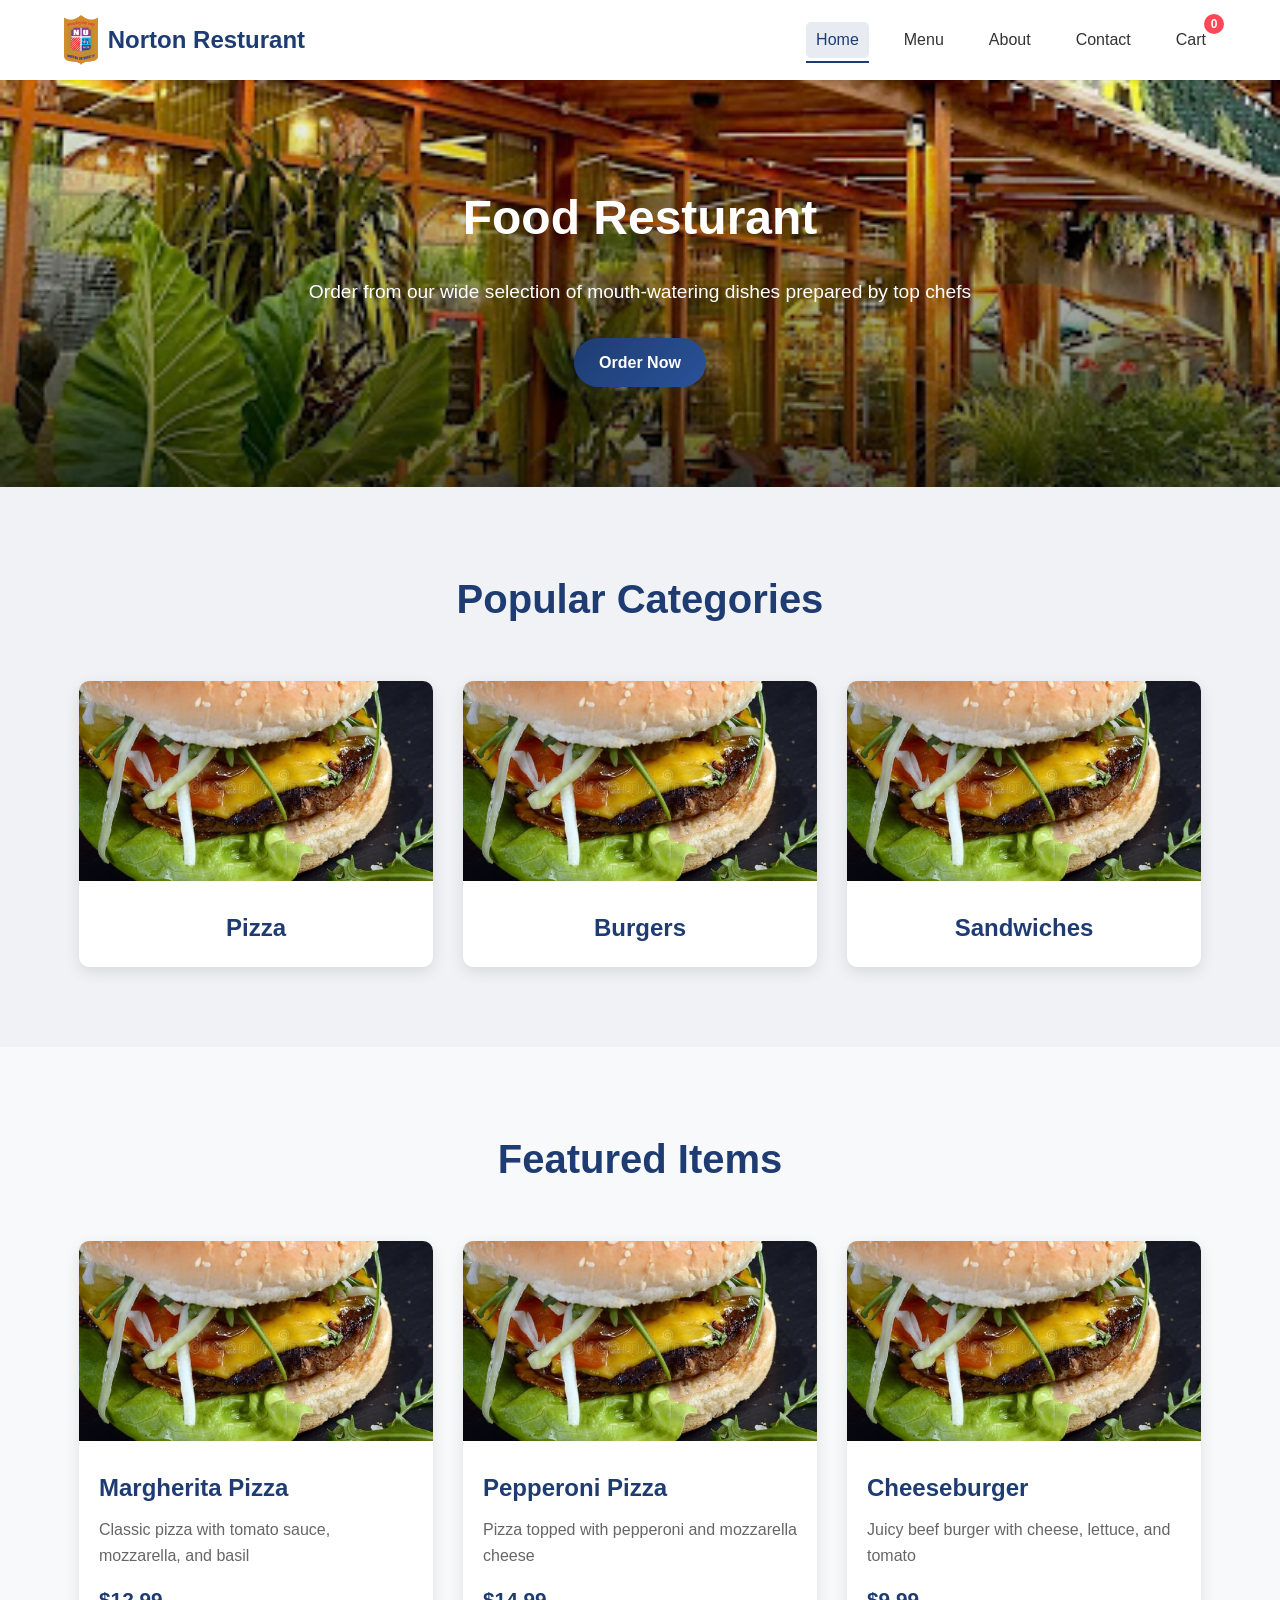
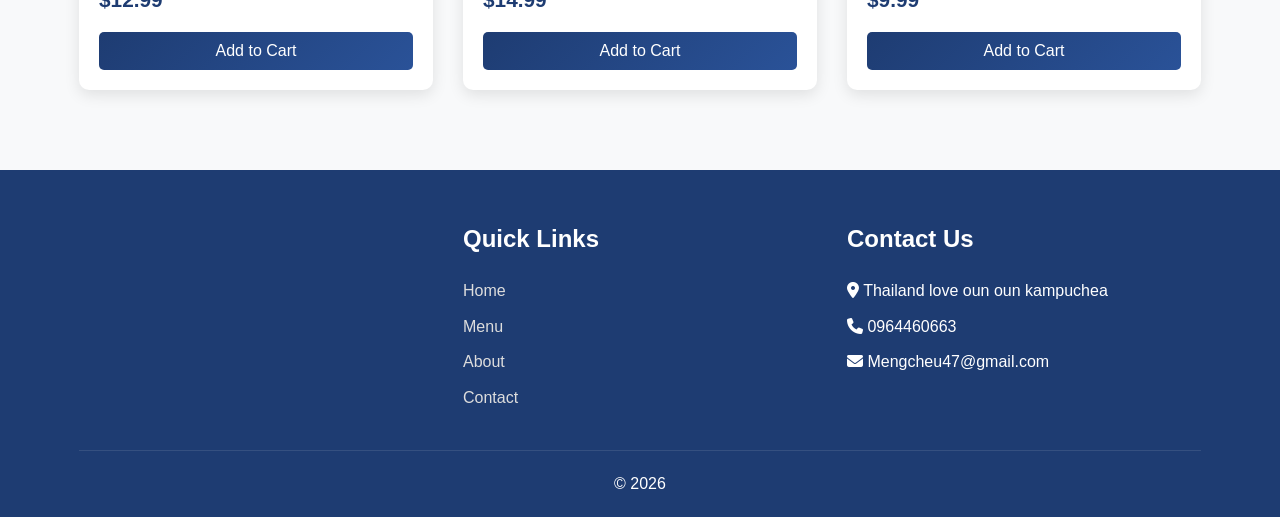
==== index.html @ e61c390d "first commit" ====
<!DOCTYPE html>
<html lang="en">
<head>
    <meta charset="UTF-8">
    <meta name="viewport" content="width=device-width, initial-scale=1.0">
    <title>Norton Resturant</title>
    <link rel="stylesheet" href="style.css">
    <link rel="stylesheet" href="https://cdnjs.cloudflare.com/ajax/libs/font-awesome/6.4.0/css/all.min.css">
</head>
<body>
    <!-- Header Section -->
    <header>
        <div class="container">
            <div class="logo">
                <img src="img/logo.png" alt="Norton Resturant">
                <h1>Norton Resturant</h1>
            </div>
            <nav>
                <ul class="nav-links">
                    <li><a href="index.html" class="active">Home</a></li>
                    <li><a href="menu.html">Menu</a></li>
                    <li><a href="about.html">About</a></li>
                    <li><a href="contact.html">Contact</a></li>
                    <li><a href="#" id="cartLink">Cart <span class="cart-count">0</span></a></li>
                </ul>
            </nav>
        </div>
    </header>

    <!-- Hero Section -->
    <section class="hero">
        <div class="container">
            <div class="hero-content">
                <h1>Food Resturant </h1>
                <p>Order from our wide selection of mouth-watering dishes prepared by top chefs</p>
                <a href="menu.html" class="btn-primary">Order Now</a>
            </div>
        </div>
    </section>

    <!-- Categories Section -->
    <section class="categories">
        <div class="container">
            <h2>Popular Categories</h2>
            <div class="category-grid">
                <div class="category-card">
                    <img src="img/category/burger.jpg" alt="Pizza">
                    <h3>Pizza</h3>
                </div>
                <div class="category-card">
                    <img src="img/category/burger.jpg" alt="Burgers">
                    <h3>Burgers</h3>
                </div>
                <div class="category-card">
                    <img src="img/category/burger.jpg" alt="Sandwiches">
                    <h3>Sandwiches</h3>
                </div>
            </div>
        </div>
    </section>

    <!-- Featured Items Section -->
    <section class="featured">
        <div class="container">
            <h2>Featured Items</h2>
            <div class="food-grid" id="featuredFoods">
                <!-- Featured items will be loaded here by JavaScript -->
            </div>
        </div>
    </section>

    <!-- Cart Modal -->
    <div class="cart-modal" id="cartModal">
        <div class="cart-content">
            <div class="cart-header">
                <h2>Your Cart</h2>
                <span class="close-btn" id="closeCart">&times;</span>
            </div>
            <div class="cart-body">
                <div id="cartItems">
                    <!-- Cart items will be loaded here -->
                    <p class="empty-cart-message">Your cart is empty</p>
                </div>
                <div class="cart-footer">
                    <div class="cart-total">
                        <h3>Total: $<span id="cartTotal">0.00</span></h3>
                    </div>
                    <button class="btn-primary checkout-btn" id="checkoutBtn">Checkout</button>
                </div>
            </div>
        </div>
    </div>

    <!-- Footer -->
    <footer>
        <div class="container">
            <div class="footer-content">
                <div class="footer-section">
                    
                    
                </div>
                <div class="footer-section">
                    <h3>Quick Links</h3>
                    <ul>
                        <li><a href="index.html">Home</a></li>
                        <li><a href="menu.html">Menu</a></li>
                        <li><a href="about.html">About</a></li>
                        <li><a href="contact.html">Contact</a></li>
                    </ul>
                </div>
                <div class="footer-section">
                    <h3>Contact Us</h3>
                    <p><i class="fas fa-map-marker-alt"></i> Thailand love oun oun kampuchea</p>
                    <p><i class="fas fa-phone"></i> 0964460663</p>
                    <p><i class="fas fa-envelope"></i> Mengcheu47@gmail.com</p>
                </div>
            </div>
            <div class="footer-bottom">
                <p>&copy; 2026 </p>
            </div>
        </div>
    </footer>

    <script src="script.js"></script>
</body>
</html>
---- style.css ----
/* Global Styles */
* {
    margin: 0;
    padding: 0;
    box-sizing: border-box;
}

body {
    font-family: 'Segoe UI', Tahoma, Geneva, Verdana, sans-serif;
    background-color: #f0f2f5;
    color: #333;
    line-height: 1.6;
}

.container {
    width: 90%;
    max-width: 1200px;
    margin: 0 auto;
    padding: 0 15px;
}

.btn-primary {
    display: inline-block;
    background: linear-gradient(135deg, #1e3c72, #2a5298);
    color: white;
    padding: 12px 25px;
    border: none;
    border-radius: 30px;
    cursor: pointer;
    font-size: 16px;
    font-weight: 600;
    text-decoration: none;
    transition: all 0.3s ease;
    box-shadow: 0 4px 15px rgba(30, 60, 114, 0.2);
}

.btn-primary:hover {
    background: linear-gradient(135deg, #2a5298, #1e3c72);
    transform: translateY(-2px);
    box-shadow: 0 6px 20px rgba(30, 60, 114, 0.3);
}

/* Header Styles */
header {
    background: white;
    box-shadow: 0 2px 10px rgba(0, 0, 0, 0.1);
    position: sticky;
    top: 0;
    z-index: 1000;
}

header .container {
    display: flex;
    justify-content: space-between;
    align-items: center;
    padding: 15px 0;
}

.logo {
    display: flex;
    align-items: center;
}

.logo img {
    height: 50px;
    margin-right: 10px;
}

.logo h1 {
    color: #1e3c72;
    font-size: 24px;
}

.nav-links {
    display: flex;
    list-style: none;
}

.nav-links li {
    margin-left: 25px;
}

.nav-links a {
    text-decoration: none;
    color: #333;
    font-weight: 500;
    transition: color 0.3s;
    position: relative;
    display: inline-block;
    padding: 5px 10px;
    border-radius: 5px;
}

.nav-links a:hover,
.nav-links a.active {
    color: #1e3c72;
    background-color: rgba(30, 60, 114, 0.1);
}

.nav-links a::after {
    content: '';
    position: absolute;
    bottom: -5px;
    left: 0;
    width: 0;
    height: 2px;
    background: #1e3c72;
    transition: width 0.3s;
}

.nav-links a:hover::after,
.nav-links a.active::after {
    width: 100%;
}

.cart-icon {
    position: relative;
    cursor: pointer;
    font-size: 24px;
    color: #1e3c72;
}

.cart-count {
    position: absolute;
    top: -8px;
    right: -8px;
    background: #ff4757;
    color: white;
    font-size: 12px;
    font-weight: bold;
    width: 20px;
    height: 20px;
    border-radius: 50%;
    display: flex;
    justify-content: center;
    align-items: center;
}

/* Hero Section */
.hero {
    background: linear-gradient(rgba(10, 0, 0, 0), rgba(0, 0, 0, 0.627)), url('img/logo-back.jpg');
    background-size: cover;
    background-position: center;
    color: white;
    padding: 100px 0;
    text-align: center;
}

.hero-content h1 {
    font-size: 3rem;
    margin-bottom: 20px;
}

.hero-content p {
    font-size: 1.2rem;
    margin-bottom: 30px;
    max-width: 700px;
    margin-left: auto;
    margin-right: auto;
}

/* Categories Section */
.categories {
    padding: 80px 0;
}

.categories h2 {
    text-align: center;
    font-size: 2.5rem;
    margin-bottom: 50px;
    color: #1e3c72;
}

.category-grid {
    display: grid;
    grid-template-columns: repeat(auto-fit, minmax(250px, 1fr));
    gap: 30px;
}

.category-card {
    background: white;
    border-radius: 10px;
    overflow: hidden;
    box-shadow: 0 5px 15px rgba(0, 0, 0, 0.1);
    transition: transform 0.3s ease;
    text-align: center;
}

.category-card:hover {
    transform: translateY(-10px);
}

.category-card img {
    width: 100%;
    height: 200px;
    object-fit: cover;
}

.category-card h3 {
    padding: 20px;
    font-size: 1.5rem;
    color: #1e3c72;
}

/* Featured Items Section */
.featured {
    padding: 80px 0;
    background-color: #f8f9fa;
}

.featured h2 {
    text-align: center;
    font-size: 2.5rem;
    margin-bottom: 50px;
    color: #1e3c72;
}

.food-grid {
    display: grid;
    grid-template-columns: repeat(auto-fit, minmax(300px, 1fr));
    gap: 30px;
}

.food-card {
    background: white;
    border-radius: 10px;
    overflow: hidden;
    box-shadow: 0 5px 15px rgba(0, 0, 0, 0.1);
    transition: transform 0.3s ease;
}

.food-card:hover {
    transform: translateY(-5px);
}

.food-card img {
    width: 100%;
    height: 200px;
    object-fit: cover;
}

.food-info {
    padding: 20px;
}

.food-info h3 {
    font-size: 1.5rem;
    margin-bottom: 10px;
    color: #1e3c72;
}

.food-info p {
    color: #666;
    margin-bottom: 15px;
}

.price {
    font-size: 1.3rem;
    font-weight: bold;
    color: #1e3c72;
    margin-bottom: 15px;
    display: block;
}

.add-to-cart {
    width: 100%;
    padding: 10px;
    background: linear-gradient(135deg, #1e3c72, #2a5298);
    color: white;
    border: none;
    border-radius: 5px;
    cursor: pointer;
    font-size: 16px;
    transition: background 0.3s;
}

.add-to-cart:hover {
    background: linear-gradient(135deg, #2a5298, #1e3c72);
}

/* Cart Modal */
.cart-modal {
    display: none;
    position: fixed;
    top: 0;
    left: 0;
    width: 100%;
    height: 100%;
    background: rgba(0, 0, 0, 0.5);
    z-index: 2000;
    justify-content: center;
    align-items: center;
}

.cart-content {
    background: white;
    width: 90%;
    max-width: 600px;
    border-radius: 10px;
    overflow: hidden;
    max-height: 80vh;
    display: flex;
    flex-direction: column;
}

.cart-header {
    background: #1e3c72;
    color: white;
    padding: 20px;
    display: flex;
    justify-content: space-between;
    align-items: center;
}

.close-btn {
    font-size: 30px;
    cursor: pointer;
}

.cart-body {
    padding: 20px;
    overflow-y: auto;
    flex-grow: 1;
}

.cart-item {
    display: flex;
    justify-content: space-between;
    align-items: center;
    padding: 15px 0;
    border-bottom: 1px solid #eee;
}

.item-info {
    flex-grow: 1;
}

.item-info h4 {
    margin-bottom: 5px;
}

.item-price {
    color: #1e3c72;
    font-weight: bold;
}

.item-quantity {
    display: flex;
    align-items: center;
    margin: 0 20px;
}

.quantity-btn {
    width: 30px;
    height: 30px;
    background: #1e3c72;
    color: white;
    border: none;
    border-radius: 50%;
    cursor: pointer;
    font-size: 16px;
}

.quantity {
    margin: 0 10px;
}

.remove-item {
    background: #ff4757;
    color: white;
    border: none;
    width: 30px;
    height: 30px;
    border-radius: 50%;
    cursor: pointer;
}

.cart-footer {
    padding: 20px;
    border-top: 1px solid #eee;
}

.cart-total {
    text-align: right;
    margin-bottom: 20px;
}

.checkout-btn {
    width: 100%;
    padding: 15px;
    font-size: 18px;
}

.empty-cart-message {
    text-align: center;
    color: #666;
    font-style: italic;
    padding: 30px 0;
}

/* Bill Preview Modal */
#billPreview {
    white-space: pre-wrap;
    font-family: 'Courier New', monospace;
    background: #f8f9fa;
    padding: 20px;
    border-radius: 5px;
    margin-bottom: 20px;
    max-height: 400px;
    overflow-y: auto;
    font-size: 14px;
    line-height: 1.5;
}

/* Footer */
footer {
    background: #1e3c72;
    color: white;
    padding: 50px 0 20px;
}

.footer-content {
    display: grid;
    grid-template-columns: repeat(auto-fit, minmax(250px, 1fr));
    gap: 30px;
    margin-bottom: 30px;
}

.footer-section h3 {
    margin-bottom: 20px;
    font-size: 1.5rem;
}

.footer-section ul {
    list-style: none;
}

.footer-section ul li {
    margin-bottom: 10px;
}

.footer-section ul li a {
    color: #ddd;
    text-decoration: none;
    transition: color 0.3s;
}

.footer-section ul li a:hover {
    color: white;
}

.footer-section p {
    margin-bottom: 10px;
}

.footer-bottom {
    text-align: center;
    padding-top: 20px;
    border-top: 1px solid rgba(255, 255, 255, 0.1);
}

/* Responsive Design */
@media (max-width: 768px) {
    .nav-links {
        display: none;
    }
    
    .hero-content h1 {
        font-size: 2rem;
    }
    
    .hero-content p {
        font-size: 1rem;
    }
    
    .categories h2,
    .featured h2 {
        font-size: 2rem;
    }
}

/* Menu Page Specific Styles */
.menu-page {
    padding: 50px 0;
}

.menu-header {
    text-align: center;
    margin-bottom: 40px;
}

.menu-header h1 {
    font-size: 2.5rem;
    color: #1e3c72;
    margin-bottom: 20px;
}

.filter-buttons {
    display: flex;
    justify-content: center;
    flex-wrap: wrap;
    gap: 10px;
    margin-bottom: 30px;
}

.filter-btn {
    padding: 10px 20px;
    background: white;
    border: 1px solid #1e3c72;
    color: #1e3c72;
    border-radius: 30px;
    cursor: pointer;
    transition: all 0.3s;
}

.filter-btn.active,
.filter-btn:hover {
    background: #1e3c72;
    color: white;
}

/* About Page Styles */
.about-page {
    padding: 50px 0;
}

.about-header {
    text-align: center;
    margin-bottom: 40px;
}

.about-header h1 {
    font-size: 2.5rem;
    color: #1e3c72;
    margin-bottom: 20px;
}

.about-content {
    background: white;
    padding: 30px;
    border-radius: 10px;
    box-shadow: 0 5px 15px rgba(0, 0, 0, 0.1);
}

/* Contact Page Styles */
.contact-page {
    padding: 50px 0;
}

.contact-header {
    text-align: center;
    margin-bottom: 40px;
}

.contact-header h1 {
    font-size: 2.5rem;
    color: #1e3c72;
    margin-bottom: 20px;
}

.contact-form {
    background: white;
    padding: 30px;
    border-radius: 10px;
    box-shadow: 0 5px 15px rgba(0, 0, 0, 0.1);
    max-width: 600px;
    margin: 0 auto;
}

.form-group {
    margin-bottom: 20px;
}

.form-group label {
    display: block;
    margin-bottom: 5px;
    font-weight: 500;
}

.form-group input,
.form-group textarea {
    width: 100%;
    padding: 12px;
    border: 1px solid #ddd;
    border-radius: 5px;
    font-size: 16px;
}

.form-group textarea {
    height: 150px;
    resize: vertical;
}
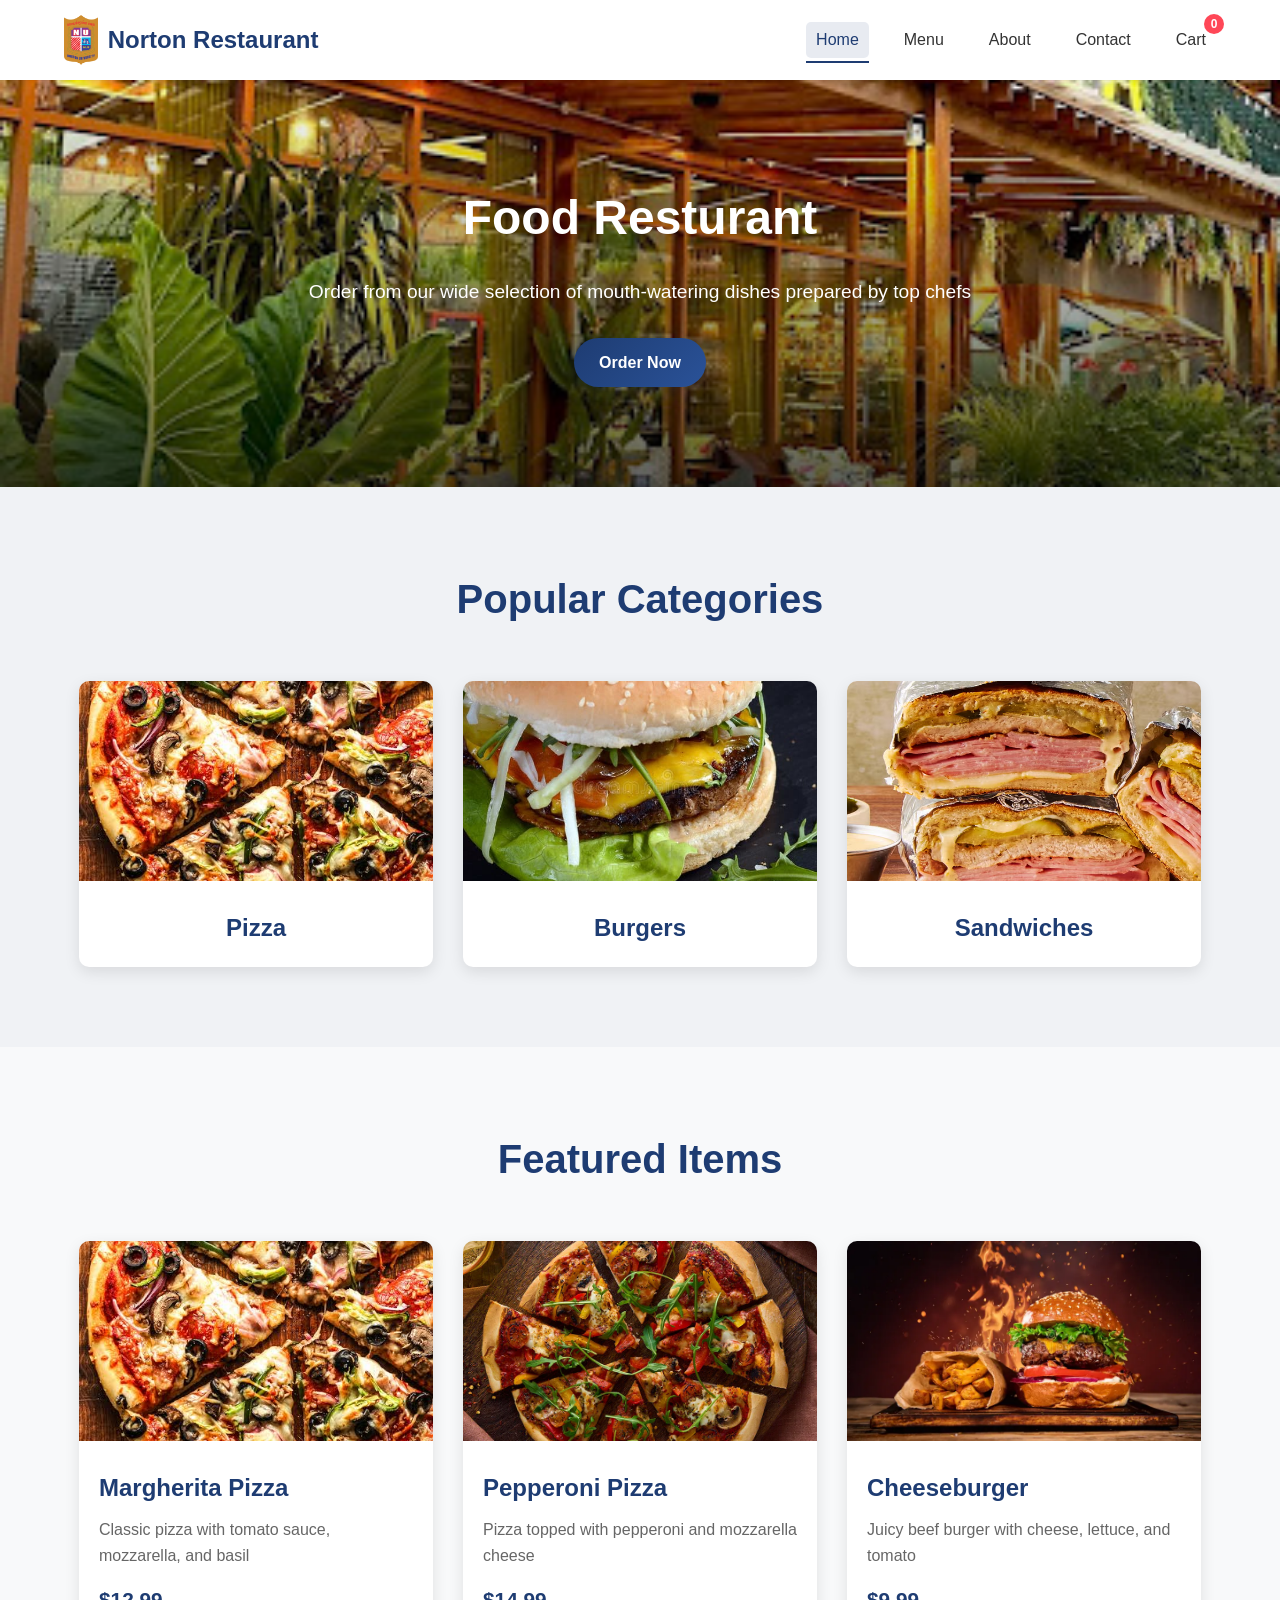
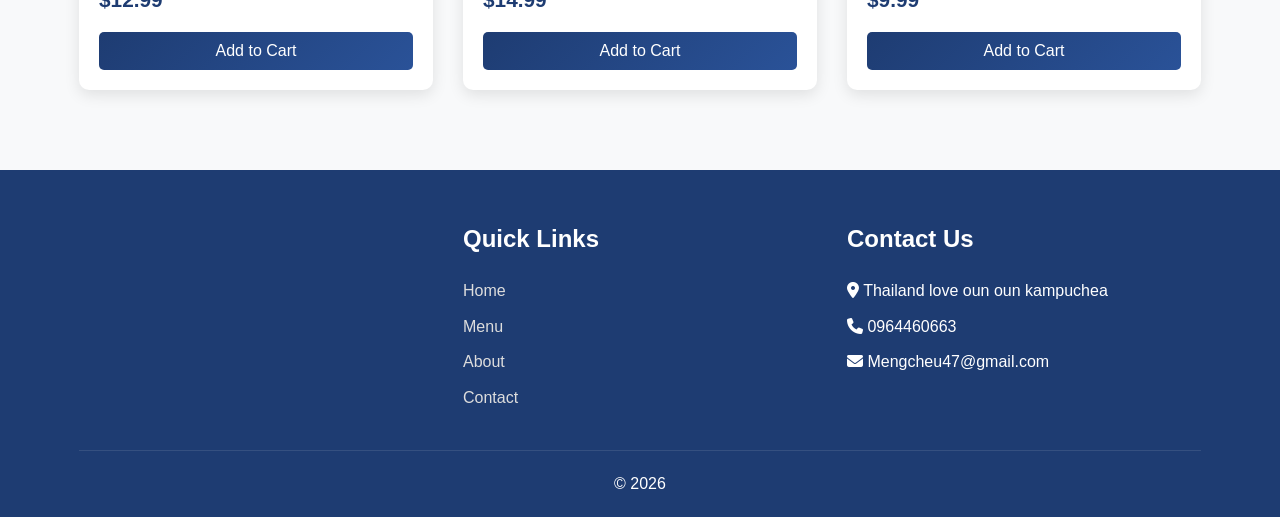
==== commit 219a7180: "update my project files" ====
--- a/index.html
+++ b/index.html
@@ -3,17 +3,17 @@
 <head>
     <meta charset="UTF-8">
     <meta name="viewport" content="width=device-width, initial-scale=1.0">
-    <title>Norton Resturant</title>
+    <title>Norton Restaurant</title>
     <link rel="stylesheet" href="style.css">
     <link rel="stylesheet" href="https://cdnjs.cloudflare.com/ajax/libs/font-awesome/6.4.0/css/all.min.css">
 </head>
 <body>
-    <!-- Header Section -->
+  
     <header>
         <div class="container">
             <div class="logo">
-                <img src="img/logo.png" alt="Norton Resturant">
-                <h1>Norton Resturant</h1>
+                <img src="img/logo.png" alt="Norton Restaurant">
+                <h1>Norton Restaurant</h1>
             </div>
             <nav>
                 <ul class="nav-links">
@@ -27,7 +27,7 @@
         </div>
     </header>
 
-    <!-- Hero Section -->
+   
     <section class="hero">
         <div class="container">
             <div class="hero-content">
@@ -38,38 +38,38 @@
         </div>
     </section>
 
-    <!-- Categories Section -->
+  
     <section class="categories">
         <div class="container">
             <h2>Popular Categories</h2>
             <div class="category-grid">
                 <div class="category-card">
-                    <img src="img/category/burger.jpg" alt="Pizza">
+                    <img src="img/food/pizza.jpg" alt="Pizza">
                     <h3>Pizza</h3>
                 </div>
                 <div class="category-card">
-                    <img src="img/category/burger.jpg" alt="Burgers">
+                    <img src="img/food/burger.jpg" alt="Burgers">
                     <h3>Burgers</h3>
                 </div>
                 <div class="category-card">
-                    <img src="img/category/burger.jpg" alt="Sandwiches">
+                    <img src="img/food/sandwich2.jpg" alt="Sandwiches">
                     <h3>Sandwiches</h3>
                 </div>
             </div>
         </div>
     </section>
 
-    <!-- Featured Items Section -->
+   
     <section class="featured">
         <div class="container">
             <h2>Featured Items</h2>
             <div class="food-grid" id="featuredFoods">
-                <!-- Featured items will be loaded here by JavaScript -->
+             
             </div>
         </div>
     </section>
 
-    <!-- Cart Modal -->
+  
     <div class="cart-modal" id="cartModal">
         <div class="cart-content">
             <div class="cart-header">
@@ -78,7 +78,7 @@
             </div>
             <div class="cart-body">
                 <div id="cartItems">
-                    <!-- Cart items will be loaded here -->
+                  
                     <p class="empty-cart-message">Your cart is empty</p>
                 </div>
                 <div class="cart-footer">
@@ -91,7 +91,7 @@
         </div>
     </div>
 
-    <!-- Footer -->
+  
     <footer>
         <div class="container">
             <div class="footer-content">
--- a/style.css
+++ b/style.css
@@ -40,7 +40,7 @@
     box-shadow: 0 6px 20px rgba(30, 60, 114, 0.3);
 }
 
-/* Header Styles */
+
 header {
     background: white;
     box-shadow: 0 2px 10px rgba(0, 0, 0, 0.1);
@@ -136,7 +136,6 @@
     align-items: center;
 }
 
-/* Hero Section */
 .hero {
     background: linear-gradient(rgba(10, 0, 0, 0), rgba(0, 0, 0, 0.627)), url('img/logo-back.jpg');
     background-size: cover;
@@ -159,7 +158,7 @@
     margin-right: auto;
 }
 
-/* Categories Section */
+
 .categories {
     padding: 80px 0;
 }
@@ -202,7 +201,7 @@
     color: #1e3c72;
 }
 
-/* Featured Items Section */
+
 .featured {
     padding: 80px 0;
     background-color: #f8f9fa;
@@ -278,7 +277,6 @@
     background: linear-gradient(135deg, #2a5298, #1e3c72);
 }
 
-/* Cart Modal */
 .cart-modal {
     display: none;
     position: fixed;
@@ -398,7 +396,7 @@
     padding: 30px 0;
 }
 
-/* Bill Preview Modal */
+
 #billPreview {
     white-space: pre-wrap;
     font-family: 'Courier New', monospace;
@@ -412,7 +410,7 @@
     line-height: 1.5;
 }
 
-/* Footer */
+
 footer {
     background: #1e3c72;
     color: white;
@@ -459,7 +457,7 @@
     border-top: 1px solid rgba(255, 255, 255, 0.1);
 }
 
-/* Responsive Design */
+
 @media (max-width: 768px) {
     .nav-links {
         display: none;
@@ -479,7 +477,7 @@
     }
 }
 
-/* Menu Page Specific Styles */
+
 .menu-page {
     padding: 50px 0;
 }
@@ -519,7 +517,7 @@
     color: white;
 }
 
-/* About Page Styles */
+
 .about-page {
     padding: 50px 0;
 }
@@ -542,7 +540,7 @@
     box-shadow: 0 5px 15px rgba(0, 0, 0, 0.1);
 }
 
-/* Contact Page Styles */
+
 .contact-page {
     padding: 50px 0;
 }
